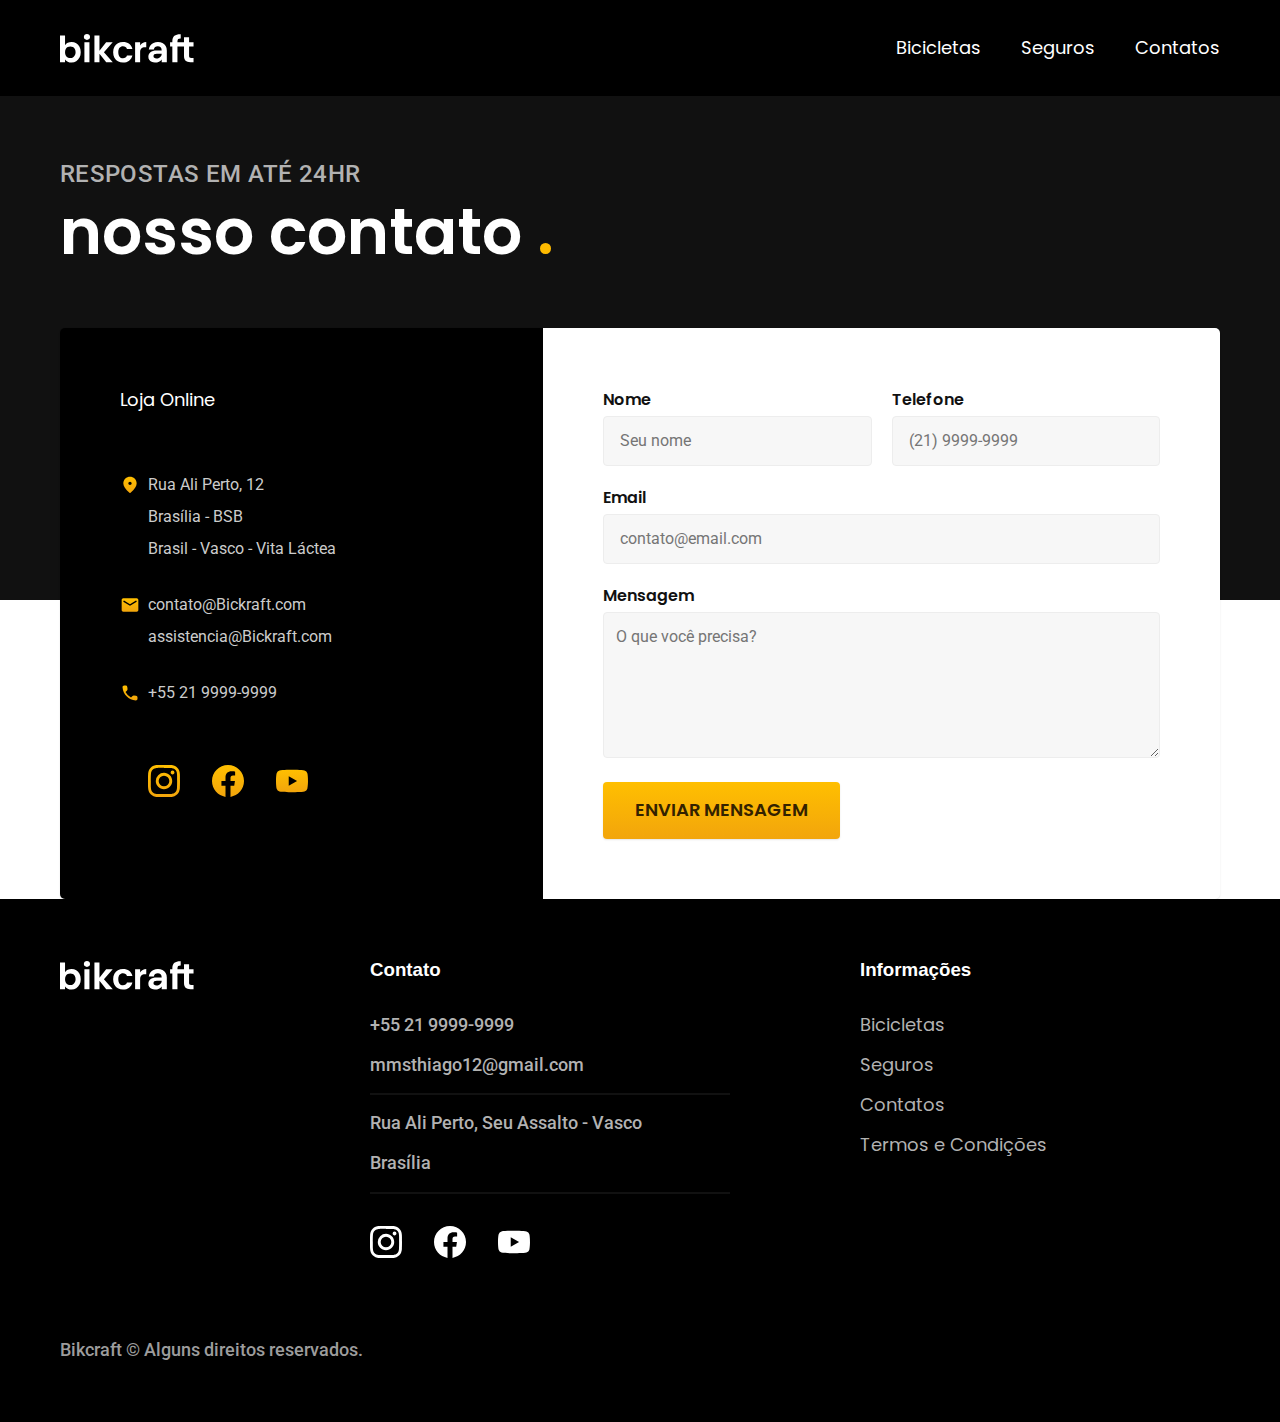
==== contato.html @ e2bc570d "Finalizando o Formulário da Página Contatos" ====
<!DOCTYPE html>

<!DOCTYPE html>
<html lang="en">

<head>
  <meta charset="UTF-8">
  <meta name="viewport" content="width=device-width, initial-scale=1.0">
  <title>Contato / Bikcraft</title>
  <meta name="description" content="Termos e Condições">
  <link rel="stylesheet" href="./css/style.css">
  <link rel="preconnect" href="https://fonts.googleapis.com">
  <link rel="preconnect" href="https://fonts.gstatic.com" crossorigin>
  <link rel="preconnect" href="https://fonts.googleapis.com">
  <link rel="preconnect" href="https://fonts.gstatic.com" crossorigin>
  <link href="https://fonts.googleapis.com/css2?family=Merriweather:ital,wght@1,900&family=Poppins:wght@400;600&family=Roboto:wght@400;500&display=swap" rel="stylesheet" </head>

<body id="contato">
  <header class="header-bg">
    <div class="header container">
      <a href="./"><img src="./img/bikcraft.svg" alt="Bikcraft"></a>
      <nav arial-label="primaria">
        <ul class="header-menu font-1-m cor-0">
          <li><a href="./bicicletas.html">Bicicletas</a></li>
          <li><a href="./seguros.html">Seguros</a></li>
          <li><a href="./contato.html">Contatos</a></li>
        </ul>
    </div>
  </header>

  <main>
    <div class="titulo-bg">
      <div class="titulo container">
        <p class="font-2-l-b cor-5">Respostas em até 24hr</p>
        <h1 class="font-1-xxl cor-0">nosso contato <span class="cor-p1">.</span></h1>
      </div>
    </div>

    <div class="contato container">
      <section class="contato-dados" aria-label="Endereço">
        <h2 class="font-1-m cor-0">Loja Online</h2>
        <div class="contato-endereco font-2-s cor-4">
          <p>Rua Ali Perto, 12</p>
          <p>Brasília - BSB</p>
          <p>Brasil - Vasco - Vita Láctea</p>
        </div>
        <address class="contato-meios font-2-s cor-4">
          <a href="mailto:contato@Bickraft.com">contato@Bickraft.com</a>
          <a href="mailto:assistencia@Bickraft.com">assistencia@Bickraft.com</a>
          <a href="tel:+552199999999">+55 21 9999-9999</a>
        </address>
        <div class="contato-redes">
          <a href="">
            <img src="img/redes/instagram-p.svg" alt="Instagram">
          </a>
          <a href="">
            <img src="img/redes/facebook-p.svg" alt="Facebook">
          </a>
          <a href="">
            <img src="img/redes/youtube-p.svg" alt="Youtube">
          </a>
        </div>
      </section>
      <section class="contato-formulario" aria-label="Formulário">
        <form class="form" action="./contato.html">
          <div>
            <label for="nome">Nome</label>
            <input type="text" id="nome" name="nome" placeholder=" Seu nome">
          </div>
          <div>
            <label for="telefone">Telefone</label>
            <input type="text" id="telefone" name="telefone" placeholder=" (21) 9999-9999">
          </div>

          <div class="col-2">
            <label for="email">Email</label>
            <input type="email" id="email" name="email" placeholder=" contato@email.com">
          </div>

          <div class="col-2">
            <label for="mensagem">Mensagem</label>
            <textarea rows="5" id="mensagem" name="mensagem" placeholder="O que você precisa?"></textarea>
          </div>

          <button class="botao col-2">Enviar Mensagem</button>



        </form>
      </section>
    </div>
  </main>

  <footer class="footer-bg">
    <div class="footer container">
      <img src="./img/bikcraft.svg" alt="Bikcraft">
      <div class="footer-contato">
        <h3 class="font 2-l-b cor-0"> Contato </h3>
        <ul class="font-2-m cor-5">
          <li><a href="tel:+552199999999">+55 21 9999-9999</a></li>
          <li><a href="mailto:mmsthiago12@gmail.com">mmsthiago12@gmail.com</a></li>
          <li>Rua Ali Perto, Seu Assalto - Vasco</li>
          <li>Brasília</li>
        </ul>

        <div class="footer-redes">
          <a href="">
            <img src="img/redes/instagram.svg" alt="Instagram">
          </a>
          <a href="">
            <img src="img/redes/facebook.svg" alt="Facebook">
          </a>
          <a href="">
            <img src="img/redes/youtube.svg" alt="Youtube">
          </a>
        </div>
      </div>
      <div class="footer-informacoes">
        <h3 class="font 2-l-b cor-0">Informações</h3>
        <nav>
          <ul class="font-1-m cor-5">
            <li><a href="./bicicletas.html">Bicicletas</a></li>
            <li><a href="./seguros.html">Seguros</a></li>
            <li><a href="./contato.html">Contatos</a></li>
            <li><a href="./termos.html">Termos e Condições</a></li>
          </ul>
        </nav>
      </div>
      <p class="footer-copy font-2-m cor-6">Bikcraft © Alguns direitos reservados.</p>

    </div>

  </footer>


</body>

</html>
---- css/style.css ----
@import "./global/header.css";
@import "./global/footer.css";
@import "./global/global.css";

/*  Utilidades */
@import "./ultilidades/componentes.css";
@import "./ultilidades/formulario.css";
@import "./ultilidades/tipografia.css";
@import "./ultilidades/cores.css";

/* Home */
@import "./home/introducao.css";
@import "./home/tecnologia.css";
@import "./home/parceiros.css";
@import "./home/depoimento.css";
/* Bicicletas */
@import "./bicicletas/bicicletas-lista.css";
@import "./bicicletas/bicicletas.css";

/* Bicicleta */
@import "./bicicleta/bicicleta.css";
@import "./bicicleta/seguro.css";

/* Seguros */
@import "./seguros/seguros.css";
@import "./seguros/vantagens.css";
@import "./seguros/perguntas.css";

/* Contato */
@import "./contato/contato.css";
@import "./contato/lojas.css";

/* Termos */
@import "./termos/termos.css";
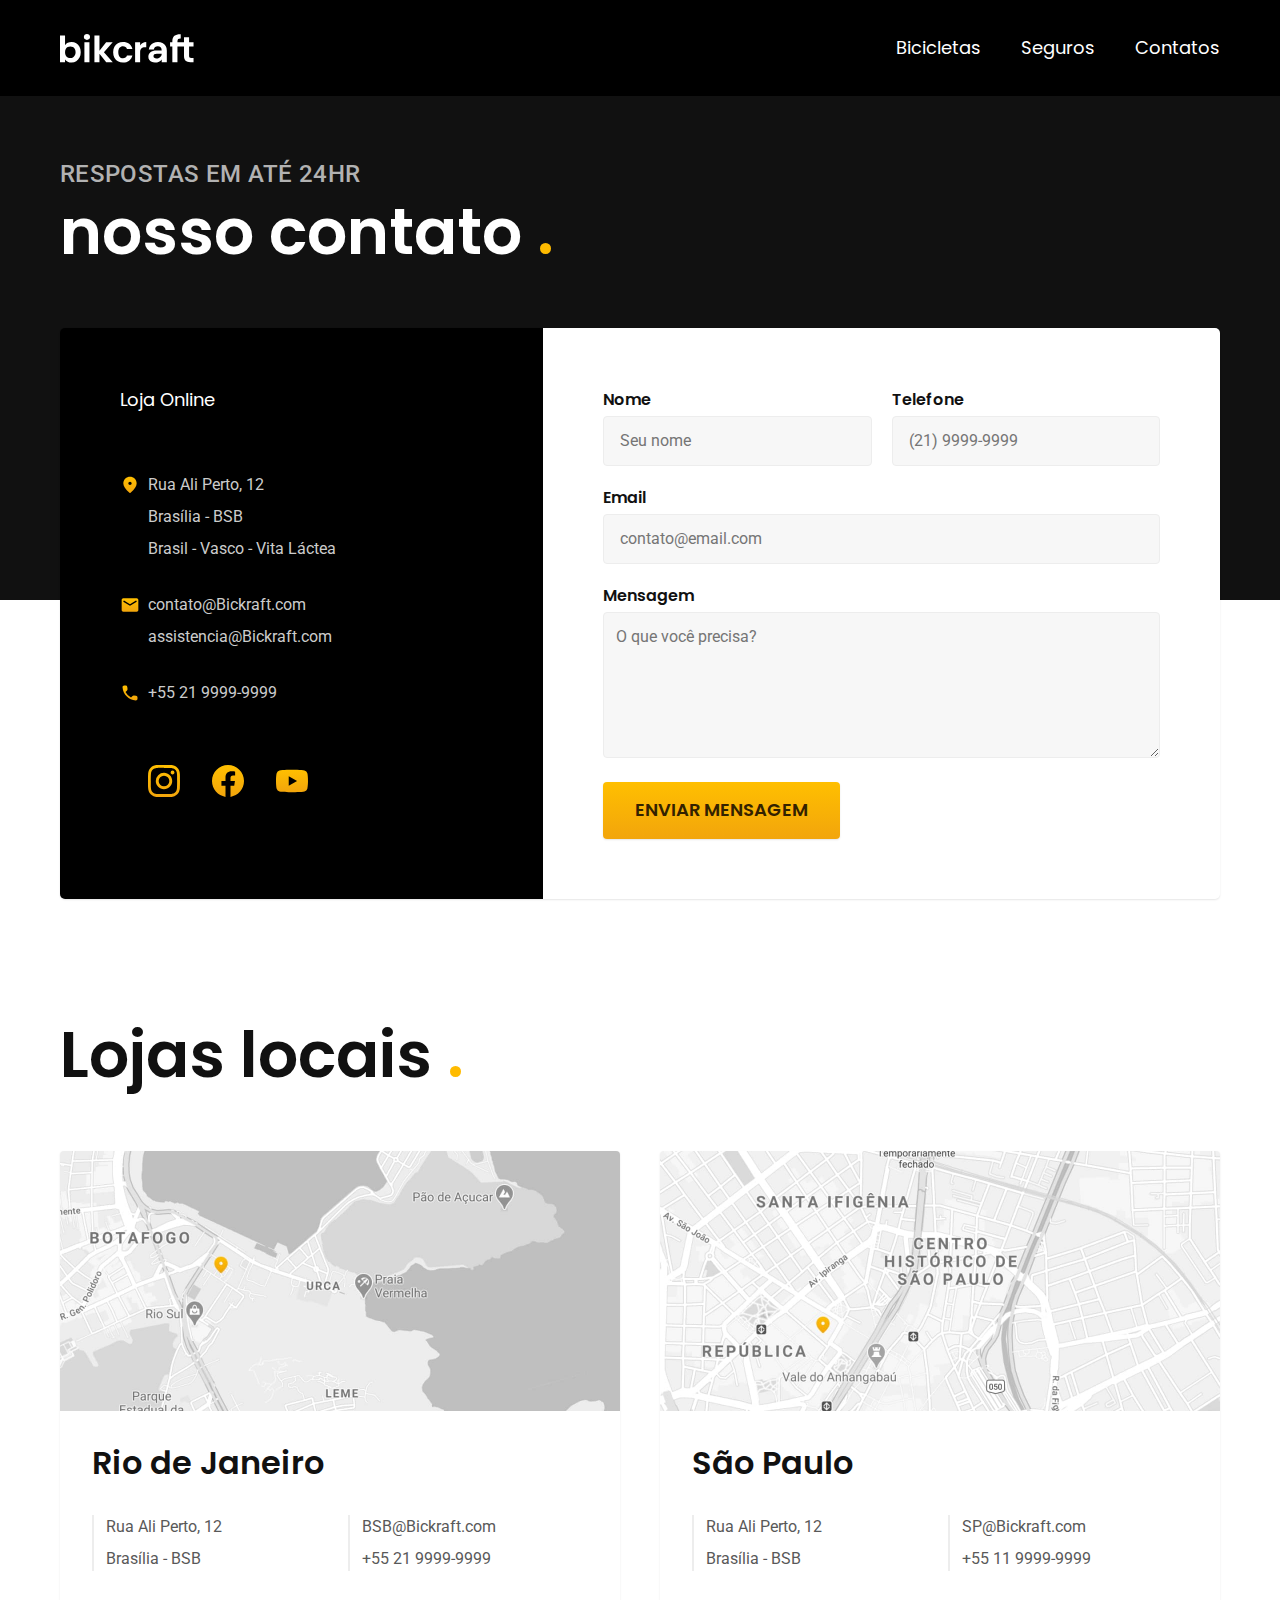
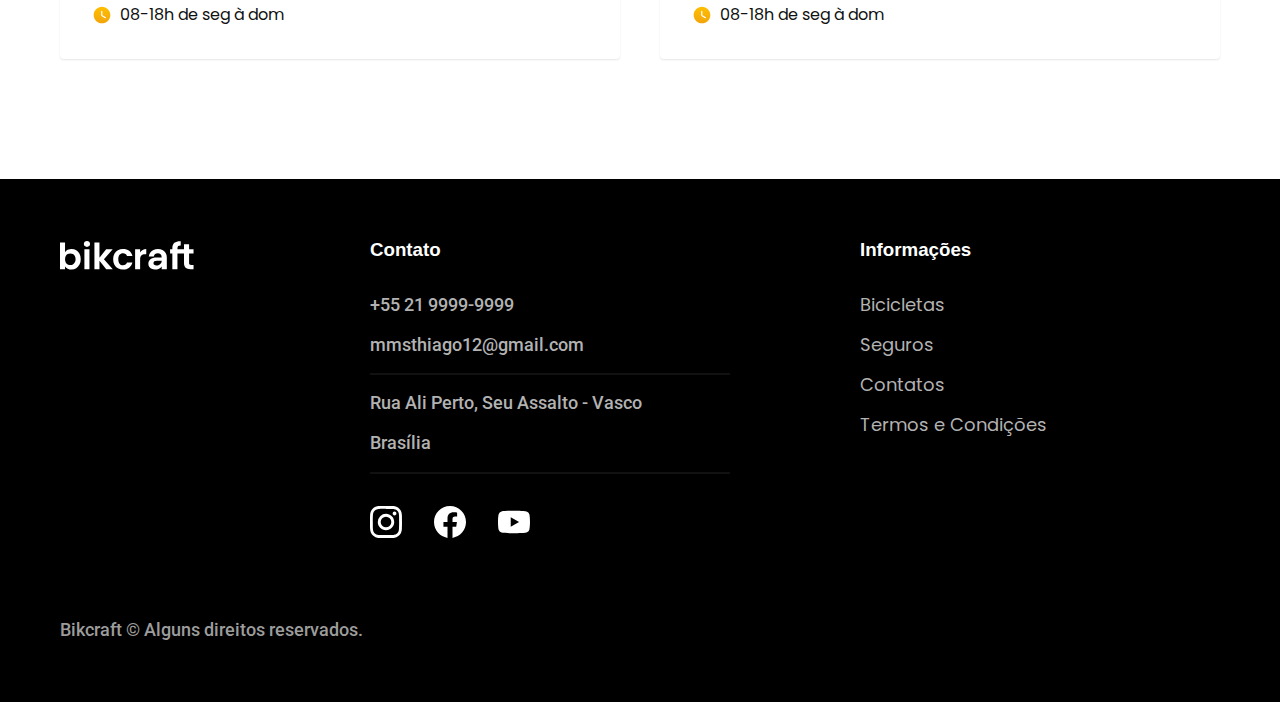
==== commit a7566e1c: "Finalizando a Pagina Contatos" ====
--- a/contato.html
+++ b/contato.html
@@ -91,6 +91,43 @@
     </div>
   </main>
 
+  <article class="lojas container">
+    <h2 class="font-1-xxl">Lojas locais <span class="cor-p1">.</span></h2>
+    <div class="lojas-item">
+      <img src="./img/lojas/rj.jpg" alt="Mapa marcando o endereço Ali Perto, 12 - Brasília - BSB">
+      <div class="lojas-conteudo">
+        <h3 class="font-1-xl">Rio de Janeiro </h3>
+        <div class="lojas-dados font-2-s cor-8">
+          <p>Rua Ali Perto, 12</p>
+          <p>Brasília - BSB</p>
+        </div>
+
+        <div class="lojas-dados font-2-s cor-8">
+          <a href="mailto:rj@Bickraft.com">BSB@Bickraft.com</a>
+          <a href="tel:+552199999999">+55 21 9999-9999</a>
+        </div>
+        <p class="lojas-tempo font-1-s"> <img src="./img/icones/horario.svg" alt=""> 08-18h de seg à dom</p>
+      </div>
+    </div>
+
+    <div class="lojas-item">
+      <img src="./img/lojas/sp.jpg" alt="Mapa marcando o endereço Ali Perto, 12 - São Paulo - SP">
+      <div class="lojas-conteudo">
+        <h3 class="font-1-xl">São Paulo </h3>
+        <div class="lojas-dados font-2-s cor-8">
+          <p>Rua Ali Perto, 12</p>
+          <p>Brasília - BSB</p>
+        </div>
+
+        <div class="lojas-dados font-2-s cor-8">
+          <a href="mailto:sp@Bickraft.com">SP@Bickraft.com</a>
+          <a href="tel:+551199999999">+55 11 9999-9999</a>
+        </div>
+        <p class="lojas-tempo font-1-s"> <img src="./img/icones/horario.svg" alt=""> 08-18h de seg à dom</p>
+      </div>
+    </div>
+  </article>
+
   <footer class="footer-bg">
     <div class="footer container">
       <img src="./img/bikcraft.svg" alt="Bikcraft">
